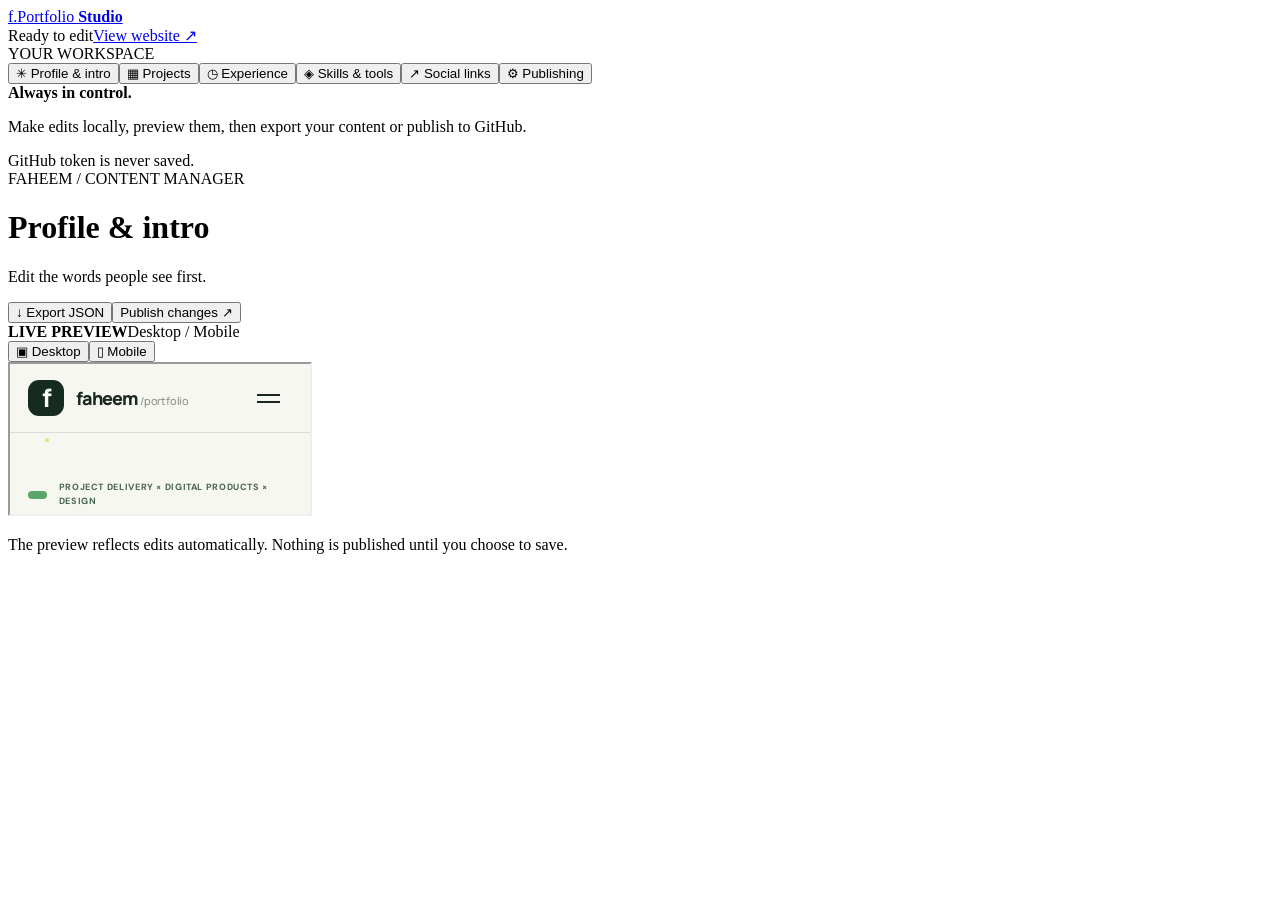
==== admin.html @ 3a6fcc9b "Add admin.html to portfolio" ====
<!doctype html>
<html lang="en">
<head>
<meta charset="utf-8" /><meta name="viewport" content="width=device-width,initial-scale=1" />
<meta name="robots" content="noindex,nofollow" /><meta name="theme-color" content="#152b20" />
<title>Portfolio Studio | Faheem Ahmed</title>
<link rel="icon" href="favicon.svg" type="image/svg+xml" />
<link rel="preconnect" href="https://fonts.googleapis.com" /><link rel="preconnect" href="https://fonts.gstatic.com" crossorigin />
<link href="https://fonts.googleapis.com/css2?family=DM+Sans:wght@400;500;600;700&family=Manrope:wght@400;500;600;700;800&display=swap" rel="stylesheet" />
<link rel="stylesheet" href="admin.css" />
<script defer src="fallback.js"></script><script defer src="admin.js"></script>
</head>
<body>
<header class="admin-header"><a class="admin-brand" href="index.html"><span class="admin-logo">f<span>.</span></span><span>Portfolio <strong>Studio</strong></span></a><div class="admin-header-right"><span class="admin-status" id="draftStatus"><span class="status-light"></span>Ready to edit</span><a href="index.html" target="_blank" rel="noopener noreferrer" class="site-link">View website ↗</a></div></header>
<div class="admin-layout">
<aside class="admin-sidebar"><div class="sidebar-title">YOUR WORKSPACE</div><nav class="admin-tabs" aria-label="Admin sections"><button class="tab active" data-tab="profile">✳ <span>Profile & intro</span></button><button class="tab" data-tab="projects">▦ <span>Projects</span></button><button class="tab" data-tab="experience">◷ <span>Experience</span></button><button class="tab" data-tab="skills">◈ <span>Skills & tools</span></button><button class="tab" data-tab="links">↗ <span>Social links</span></button><button class="tab" data-tab="publishing">⚙ <span>Publishing</span></button></nav><div class="sidebar-help"><strong>Always in control.</strong><p>Make edits locally, preview them, then export your content or publish to GitHub.</p><span>GitHub token is never saved.</span></div></aside>
<main class="admin-main"><div class="editor-intro"><div><div class="upper-label">FAHEEM / CONTENT MANAGER</div><h1 id="tabTitle">Profile & intro</h1><p id="tabDescription">Edit the words people see first.</p></div><div class="editor-actions"><button class="ghost-btn" id="exportButton">↓ Export JSON</button><button class="primary-btn" id="publishButton">Publish changes ↗</button></div></div><div id="notification" role="status" aria-live="polite" class="notification" hidden></div><div id="editorPane" class="editor-pane"></div></main>
<aside class="preview-sidebar"><div class="preview-head"><strong>LIVE PREVIEW</strong><span>Desktop / Mobile</span></div><div class="preview-controls"><button id="desktopPreview" class="selected" aria-pressed="true">▣ Desktop</button><button id="mobilePreview" aria-pressed="false">▯ Mobile</button></div><div class="preview-frame-holder" id="previewFrameHolder"><iframe title="Live portfolio preview" id="previewFrame" src="index.html"></iframe></div><p class="preview-tip">The preview reflects edits automatically. Nothing is published until you choose to save.</p></aside>
</div>
</body>
</html>
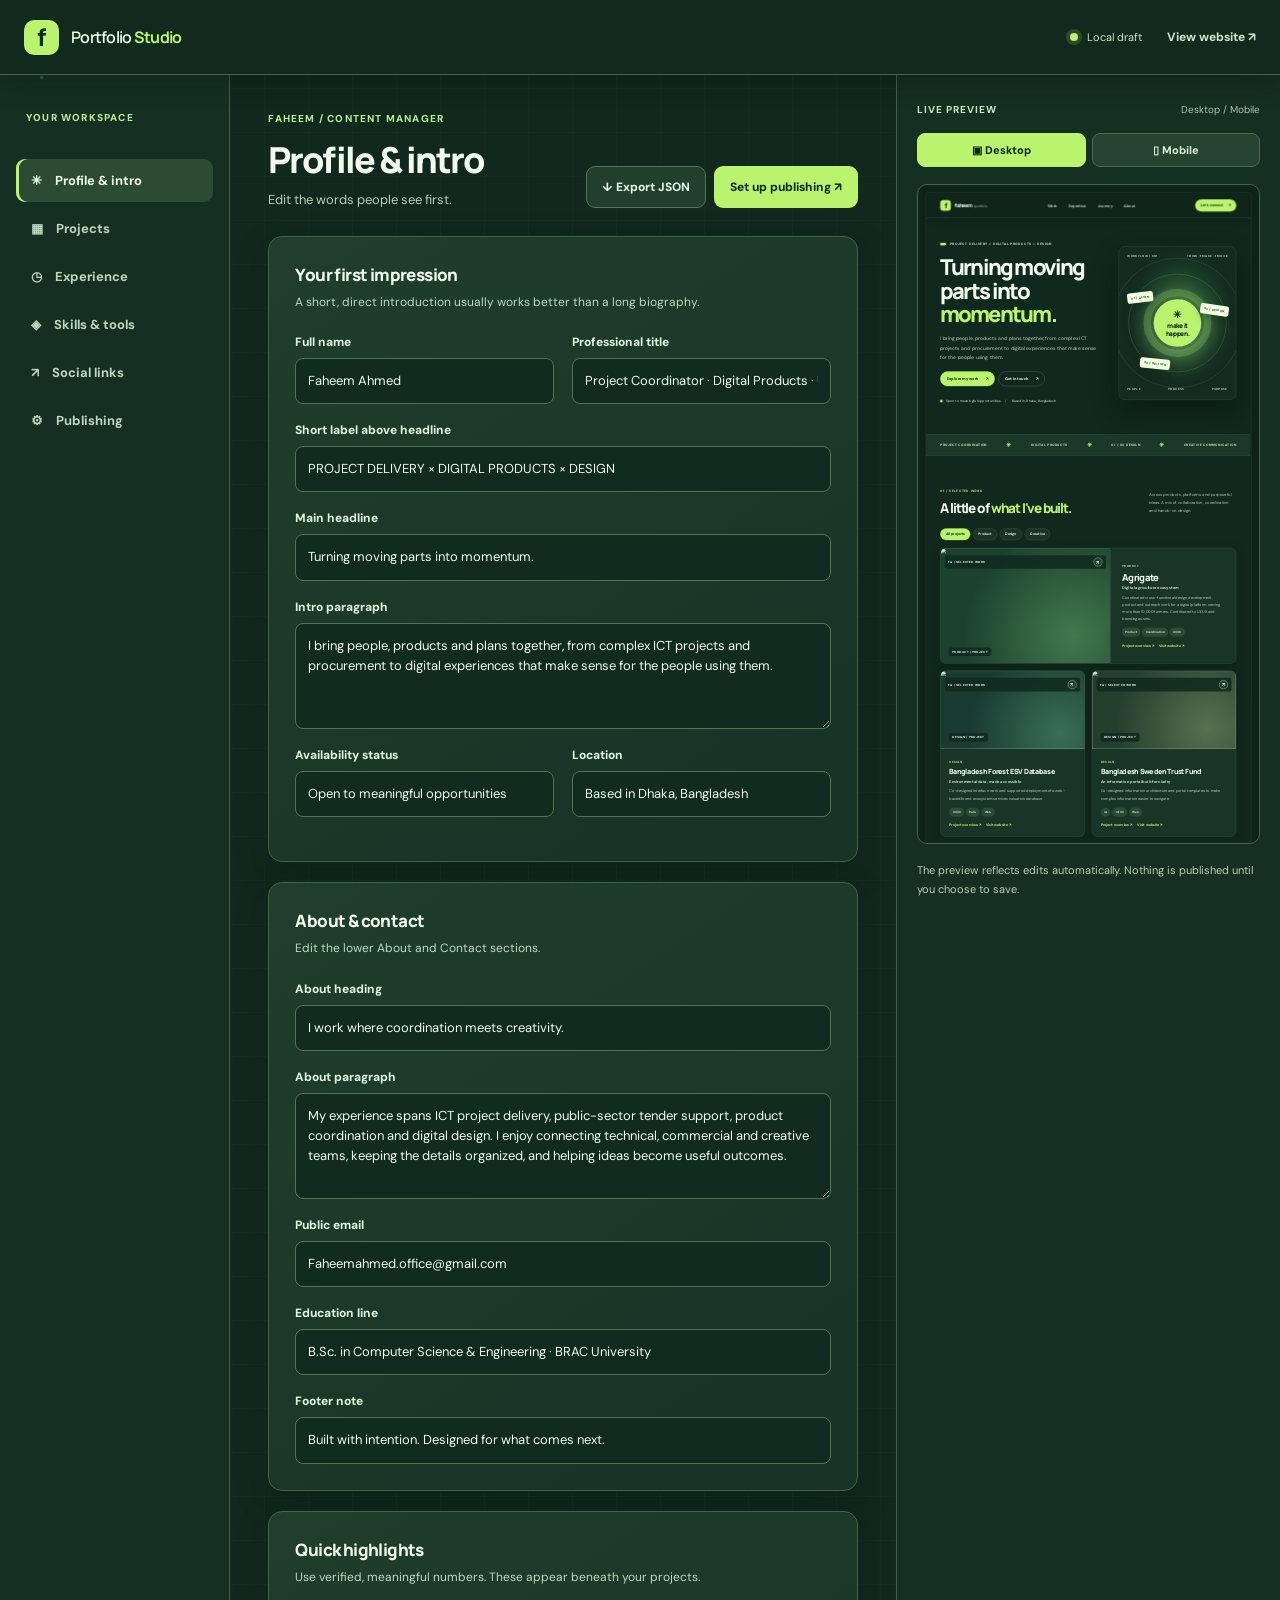
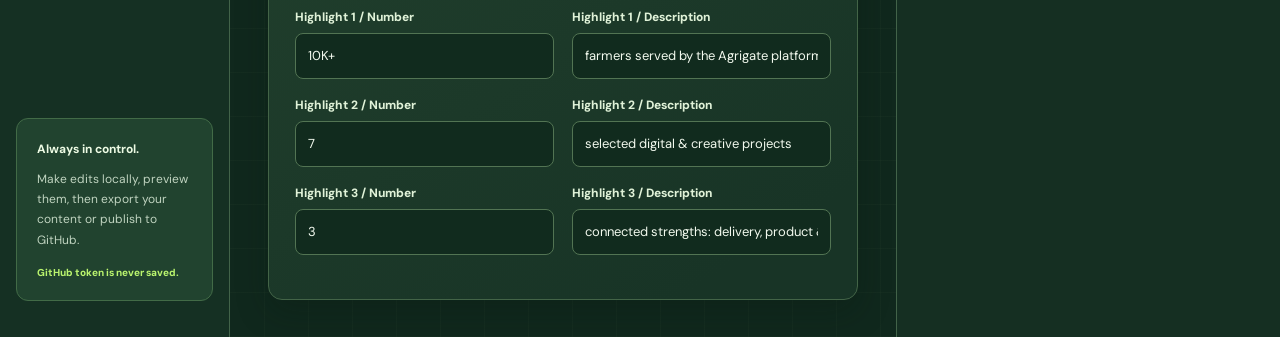
==== commit f7c22731: "Enable full-site forest and lime theme" ====
--- a/admin.html
+++ b/admin.html
@@ -2,12 +2,13 @@
 <html lang="en">
 <head>
 <meta charset="utf-8" /><meta name="viewport" content="width=device-width,initial-scale=1" />
-<meta name="robots" content="noindex,nofollow" /><meta name="theme-color" content="#152b20" />
+<meta name="robots" content="noindex,nofollow" /><meta name="theme-color" content="#10281d" />
 <title>Portfolio Studio | Faheem Ahmed</title>
 <link rel="icon" href="favicon.svg" type="image/svg+xml" />
 <link rel="preconnect" href="https://fonts.googleapis.com" /><link rel="preconnect" href="https://fonts.gstatic.com" crossorigin />
 <link href="https://fonts.googleapis.com/css2?family=DM+Sans:wght@400;500;600;700&family=Manrope:wght@400;500;600;700;800&display=swap" rel="stylesheet" />
 <link rel="stylesheet" href="admin.css" />
+<link rel="stylesheet" href="admin-theme.css" />
 <script defer src="fallback.js"></script><script defer src="admin.js"></script>
 </head>
 <body>
--- a/admin.css
+++ b/admin.css
@@ -0,0 +1,7 @@
+:root{--dark:#16271e;--lime:#baf46e;--ink:#23352a;--muted:#728073;--border:#e1e5dd;--white:#fff;--bg:#f7f8f5}*{box-sizing:border-box}body{margin:0;background:var(--bg);color:var(--ink);font-family:'DM Sans',Arial,sans-serif;font-size:14px}button,input,textarea,select{font:inherit}button{cursor:pointer}a{color:inherit;text-decoration:none}button:focus-visible,a:focus-visible,input:focus-visible,textarea:focus-visible,select:focus-visible{outline:3px solid #8ac951;outline-offset:2px}[hidden]{display:none!important}.admin-header{height:75px;position:sticky;top:0;z-index:10;background:var(--dark);display:flex;justify-content:space-between;align-items:center;padding:0 24px;color:white;gap:14px}.admin-brand{display:flex;gap:12px;align-items:center;font-family:Manrope,sans-serif;font-size:16px;font-weight:600;letter-spacing:-.045em}.admin-logo{width:35px;height:35px;border-radius:10px;display:grid;place-items:center;background:#375b3c;font-weight:800;font-size:24px}.admin-logo span{color:var(--lime)}.admin-brand strong{color:var(--lime)}.admin-header-right{display:flex;gap:25px;align-items:center}.site-link{color:#d7e3d8;font-size:12px;font-weight:800}.admin-status{display:flex;gap:9px;align-items:center;color:#cfddd0;font-size:11px}.status-light{width:8px;height:8px;background:var(--lime);border-radius:50%}.admin-layout{display:grid;grid-template-columns:230px minmax(0,1fr) minmax(280px,30%);min-height:calc(100vh - 75px)}.admin-sidebar{background:#f0f3ec;border-right:1px solid var(--border);padding:36px 16px;display:flex;flex-direction:column;gap:35px}.sidebar-title,.upper-label{font-size:10px;font-weight:800;letter-spacing:.12em;color:#829386;padding-left:10px}.admin-tabs{display:grid;gap:5px}.tab{background:transparent;border:0;text-align:left;padding:13px 15px;border-radius:9px;display:flex;align-items:center;gap:13px;font-size:13px;color:#677869;font-weight:700;width:100%}.tab.active,.tab:hover{background:#dfe9d8;color:#243e2b}.tab.active{box-shadow:inset 3px 0 #6eae66}.tab span{white-space:nowrap}.sidebar-help{border-radius:12px;padding:20px;background:#e1e9dd;margin-top:auto}.sidebar-help strong{font-size:12px}.sidebar-help p{color:#667868;font-size:12px;line-height:1.7}.sidebar-help span{font-size:10px;color:#648068;font-weight:800}.admin-main{padding:37px clamp(22px,3vw,49px);min-width:0}.editor-intro{display:flex;align-items:end;justify-content:space-between;gap:20px;margin-bottom:28px}.editor-intro .upper-label{padding:0}.editor-intro h1{font:800 clamp(27px,2.8vw,38px) Manrope,sans-serif;letter-spacing:-.055em;margin:10px 0 7px}.editor-intro p{margin:0;color:#7c8b7d;font-size:13px}.editor-actions{display:flex;gap:8px;flex-wrap:wrap}.primary-btn,.ghost-btn,.soft-btn,.danger-btn{border-radius:9px;padding:12px 15px;white-space:nowrap;font-size:12px;font-weight:800;border:1px solid transparent;display:inline-flex;gap:9px;align-items:center;justify-content:center}.primary-btn{background:var(--dark);color:#fff}.primary-btn:hover{background:#355b3c}.ghost-btn{background:var(--white);border-color:#dce3da;color:#3f5b47}.ghost-btn:hover,.soft-btn:hover{border-color:#8aaa85}.soft-btn{background:#e8efe5;border-color:#d5e1d0;color:#3d6742}.danger-btn{color:#9d4444;background:#fff3f1;border-color:#f6d9d5}.editor-pane{display:grid;gap:20px}.editor-card{background:var(--white);border:1px solid #e4e8e0;border-radius:14px;padding:26px;box-shadow:0 8px 30px #1b2f2208;min-width:0}.editor-card h2{font:800 17px Manrope,sans-serif;letter-spacing:-.035em;margin:0 0 7px}.editor-card>p{font-size:12px;color:#7b887e;line-height:1.6;margin:0 0 22px}.field-grid{display:grid;grid-template-columns:repeat(2,minmax(0,1fr));gap:18px}.field{display:flex;flex-direction:column;gap:8px;min-width:0;margin-bottom:18px}.field:last-child{margin-bottom:0}.field label{font-size:12px;font-weight:800;color:#455b4b}.field small{font-size:10px;color:#88978b;line-height:1.4}.field input,.field textarea,.field select{width:100%;background:#fbfcfa;border:1px solid #dce3d9;border-radius:8px;padding:12px;color:#26382a;outline:0;font-size:13px;line-height:1.55}.field textarea{resize:vertical;min-height:95px}.field input:focus,.field textarea:focus,.field select:focus{border-color:#8abd7b;box-shadow:0 0 0 3px #a2d48a28}.entry-header{display:flex;align-items:center;justify-content:space-between;gap:12px;padding-bottom:19px;margin-bottom:20px;border-bottom:1px solid var(--border)}.entry-header h2{margin:0}.entry-controls{display:flex;gap:7px;align-items:center}.entry-controls button{padding:8px 10px;border-radius:7px;font-size:11px;border:1px solid #dce4da;background:white}.entry-controls button:hover{background:#edf1e9}.entry-controls button.delete{color:#a94f50}.inline-note{padding:15px 18px;border-radius:9px;background:#f0f5ea;color:#58725c;font-size:12px;line-height:1.75}.empty-state{padding:35px;text-align:center;border:1px dashed #bdcbbc;border-radius:12px;color:#647467}.notification{background:#e5f4de;border:1px solid #bad9b2;padding:14px 18px;border-radius:9px;font-size:12px;line-height:1.6;color:#355b39;margin-bottom:17px}.notification.error{background:#fff1ed;border-color:#efc7bc;color:#a33d2b}.publish-code{font-family:monospace;background:#f1f4ee;color:#325b3a;font-size:12px;padding:2px 6px;border-radius:4px;overflow-wrap:anywhere}.publish-steps{line-height:1.9;font-size:13px;color:#627465;padding-left:20px}.publish-steps li{margin:7px 0}.publish-steps a{color:#286a42;text-decoration:underline}.button-row{display:flex;gap:10px;flex-wrap:wrap}.github-indicator{font-size:12px;font-weight:800;color:#427948}.github-indicator.off{color:#8b967c}.preview-sidebar{border-left:1px solid var(--border);background:#f0f3ed;padding:28px 20px;min-width:0;display:flex;flex-direction:column;gap:17px}.preview-head{display:flex;justify-content:space-between;gap:7px;font-size:10px;letter-spacing:.1em;color:#627b65}.preview-head span{letter-spacing:0;font-weight:400}.preview-controls{display:flex;gap:6px}.preview-controls button{border:1px solid #d4dfd1;border-radius:8px;padding:9px 12px;background:white;color:#5e705d;font-size:11px;font-weight:800;flex:1}.preview-controls button.selected{background:#2b4930;color:white}.preview-frame-holder{background:#e4e9e1;border-radius:10px;padding:8px;overflow:hidden;min-height:420px;height:calc(100vh - 240px);display:flex;align-items:flex-start;justify-content:center}.preview-frame-holder iframe{width:100%;height:100%;border:1px solid #d5dfd1;border-radius:6px;background:white;transform-origin:top center}.preview-frame-holder.mobile iframe{width:390px;max-width:100%}.preview-tip{font-size:11px;color:#809082;line-height:1.7;margin:0}.counter{color:#9aac9b;font-size:11px;margin-left:6px}
+@media(max-width:1260px){.admin-layout{grid-template-columns:195px minmax(0,1fr)}.preview-sidebar{grid-column:2;border-left:0;border-top:1px solid var(--border);padding:23px}.preview-frame-holder{height:480px}.admin-main{padding:28px}.admin-sidebar{padding:30px 12px}}
+@media(max-width:700px){.admin-header{height:65px;padding:0 15px}.admin-status{display:none}.admin-layout{display:block}.admin-sidebar{padding:12px 15px 0;gap:0;display:block}.sidebar-title,.sidebar-help{display:none}.admin-tabs{display:flex;overflow-x:auto;gap:4px;padding-bottom:12px}.tab{padding:10px 14px;flex-shrink:0;width:auto}.tab span{font-size:11px}.admin-main{padding:24px 16px}.editor-intro{display:block}.editor-actions{margin-top:20px}.field-grid{grid-template-columns:1fr;gap:0}.editor-card{padding:20px}.entry-header{align-items:flex-start;flex-wrap:wrap}.preview-sidebar{padding:22px 16px}.preview-frame-holder{height:480px}.site-link{font-size:11px}}
+
+.field input[type="checkbox"]{width:20px;height:20px;accent-color:#547c40;cursor:pointer}
+
+.preview-frame-holder{position:relative;display:block}.preview-frame-holder iframe,.preview-frame-holder.mobile iframe{position:absolute;top:8px;left:8px;max-width:none;transform-origin:top left}
--- a/admin-theme.css
+++ b/admin-theme.css
@@ -0,0 +1,81 @@
+/* Portfolio Studio: matching forest/lime palette from public portfolio */
+:root{
+  color-scheme:dark;
+  --dark:#142b20;--lime:#baf46e;--ink:#eff9e9;
+  --muted:#aec8af;--border:#3c5d45;--white:#1c392a;--bg:#10281d;
+}
+body{
+  background-color:var(--bg);color:var(--ink);
+  background-image:linear-gradient(rgba(195,245,172,.024) 1px,transparent 1px),linear-gradient(90deg,rgba(195,245,172,.024) 1px,transparent 1px);
+  background-size:44px 44px;
+}
+::selection{background:var(--lime);color:#10271b}
+button:focus-visible,a:focus-visible,input:focus-visible,textarea:focus-visible,select:focus-visible{outline-color:var(--lime)}
+.admin-header{background:#122a1d;border-bottom:1px solid #436648;box-shadow:0 8px 24px #00130a45}
+.admin-logo{background:var(--lime);color:#122a1d}
+.admin-logo span{color:#28532c}
+.admin-brand{color:#effce8}
+.admin-brand strong{color:var(--lime)}
+.site-link,.admin-status{color:#cde4ca}
+.status-light{box-shadow:0 0 0 4px #baf46e28}
+.admin-sidebar{background:#153023;border-right-color:#426349}
+.sidebar-title,.upper-label{color:#b9ed90}
+.tab{color:#c0d5bc}
+.tab:hover{background:#2b5236;color:#f2fae9}
+.tab.active{background:#2b4b32;color:#f1fbe8;box-shadow:inset 3px 0 var(--lime)}
+.sidebar-help{background:#21432f;border:1px solid #426b47}
+.sidebar-help strong{color:#edfbe4}
+.sidebar-help p{color:#c0d4c0}
+.sidebar-help span{color:var(--lime)}
+.admin-main{color:#eaf7e6}
+.editor-intro h1{color:#f1faec}
+.editor-intro p{color:#b8cdb9}
+.primary-btn{background:var(--lime);color:#132b1d}
+.primary-btn:hover{background:#d4ffa6}
+.ghost-btn{background:#223f2d;border-color:#527557;color:#e4f6df}
+.ghost-btn:hover{background:#30533a;border-color:var(--lime)}
+.soft-btn{background:#294f35;border-color:#507950;color:#d8f9c9}
+.soft-btn:hover{background:#366141;border-color:#baf46e}
+.danger-btn{color:#ffd2bf;background:#5a332e;border-color:#936052}
+.editor-card{
+ background:linear-gradient(147deg,#203e2c,#183426 85%);
+ border:1px solid #436447;
+ box-shadow:0 12px 32px #06170e40;
+}
+.editor-card h2{color:#f0fae7}
+.editor-card>p{color:#c2d7be}
+.field label{color:#e0f2d8}
+.field small{color:#b2cab0}
+.field input,.field textarea,.field select{
+ background:#112b1e;border-color:#527453;color:#f2f9ee;
+ caret-color:var(--lime);
+}
+.field input::placeholder,.field textarea::placeholder{color:#a2baa3}
+.field input:focus,.field textarea:focus,.field select:focus{border-color:var(--lime);box-shadow:0 0 0 3px #baf46e1f}
+.field select option{background:#142f20;color:#f2fae9}
+.entry-header{border-bottom-color:#49664c}
+.entry-header h2{color:#f3faec}
+.entry-controls button{background:#284832;color:#e2f0dc;border-color:#57765a}
+.entry-controls button:hover{background:#36583f}
+.entry-controls button.delete{color:#ffbcb4}
+.inline-note{background:#2a4b33;color:#d3eccb;border:1px solid #4d7151}
+.empty-state{color:#c3d6be;border-color:#648165}
+.notification{background:#2a4f32;border-color:#709b67;color:#dcf6d4}
+.notification.error{background:#5a342f;color:#ffdfcb;border-color:#ba7c69}
+.publish-code{background:#10271b;color:#bbfa89}
+.publish-steps{color:#d1e4cf}
+.publish-steps a{color:var(--lime)}
+.github-indicator{color:var(--lime)}
+.github-indicator.off{color:#b8c5a9}
+.preview-sidebar{background:#152f22;border-left-color:#426349}
+.preview-head{color:#ccedbf}
+.preview-head span{color:#acc6a8}
+.preview-controls button{background:#244330;border-color:#496e4b;color:#dcefd4}
+.preview-controls button.selected{background:var(--lime);color:#112a1b;border-color:var(--lime)}
+.preview-frame-holder{background:#0e2318;border:1px solid #456449}
+.preview-frame-holder iframe{border-color:#557957;background:#10281d}
+.preview-tip{color:#b9d0b5}
+.counter{color:#d1eba9}
+.field input[type="checkbox"]{accent-color:var(--lime)}
+@media(max-width:1260px){.preview-sidebar{border-top-color:#46644a}}
+@media(max-width:700px){.admin-sidebar{border-bottom:1px solid #406144}}
